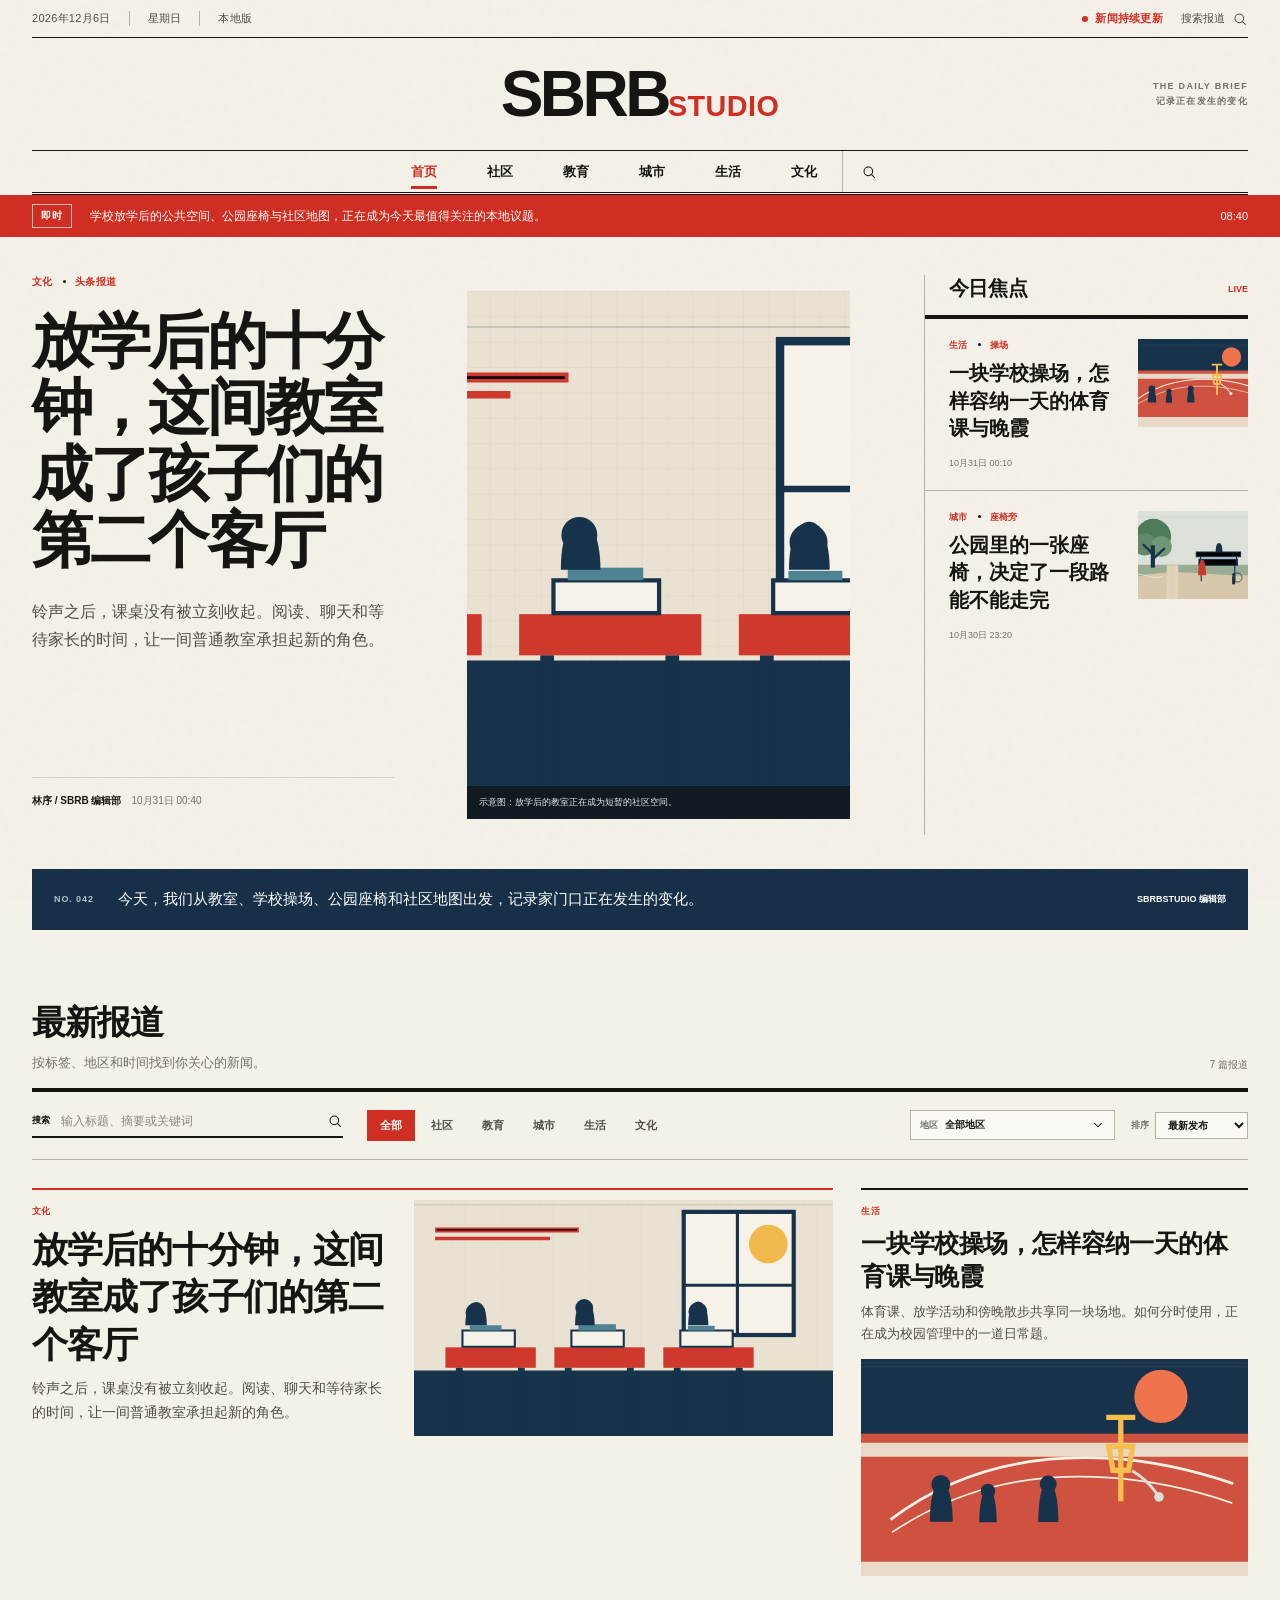
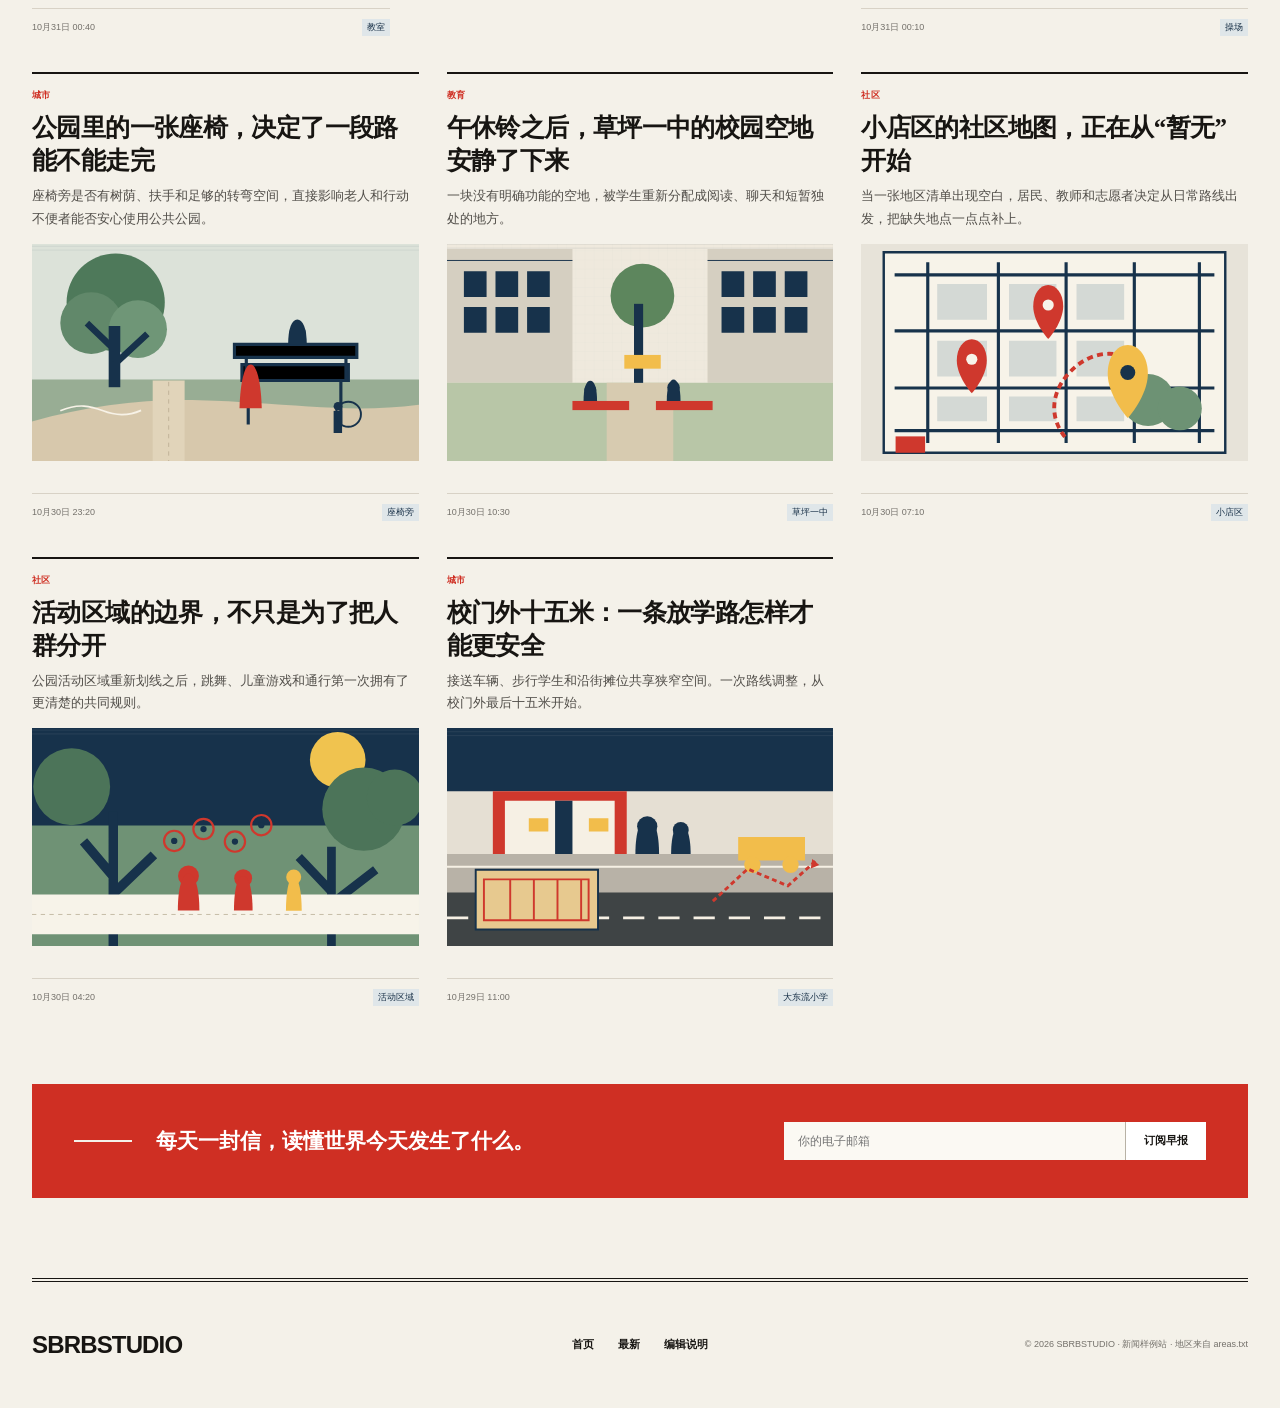
==== index.html @ 9ed1559a "初始发布 SBRBSTUDIO 新闻网站" ====
<!doctype html>
<html lang="zh-CN">
  <head>
    <meta charset="UTF-8" />
    <meta name="viewport" content="width=device-width, initial-scale=1.0" />
    <meta
      name="description"
      content="SBRBSTUDIO 新闻日报，关注世界、科技、商业、气候与文化。"
    />
    <meta name="theme-color" content="#f4f1e9" />
    <title>SBRBSTUDIO | 新闻日报</title>
    <link rel="stylesheet" href="./assets/styles.css" />
  </head>
  <body class="news-home">
    <a class="skip-link" href="#main-content">跳到主要内容</a>

    <header class="news-header">
      <div class="utility-bar">
        <div class="utility-edition">
          <span id="current-date">正在读取日期</span>
          <span id="current-weekday"></span>
          <span>本地版</span>
        </div>
        <div class="utility-actions">
          <span class="live-status"><i aria-hidden="true"></i>新闻持续更新</span>
          <button class="utility-link search-jump" type="button">
            搜索报道
            <svg viewBox="0 0 24 24" aria-hidden="true">
              <circle cx="11" cy="11" r="6.5"></circle>
              <path d="m16 16 4 4"></path>
            </svg>
          </button>
        </div>
      </div>

      <a class="masthead" href="./index.html" aria-label="SBRBSTUDIO 新闻首页">
        <span class="masthead-word">SBRB<strong>STUDIO</strong></span>
        <span class="masthead-tagline">THE DAILY BRIEF<br />记录正在发生的变化</span>
      </a>

      <nav class="category-nav" aria-label="新闻分类">
        <a class="nav-home is-active" href="#latest">首页</a>
        <div class="category-links" id="category-links"></div>
        <button class="nav-search" type="button" aria-label="打开搜索">
          <svg viewBox="0 0 24 24" aria-hidden="true">
            <circle cx="11" cy="11" r="6.5"></circle>
            <path d="m16 16 4 4"></path>
          </svg>
        </button>
      </nav>
    </header>

    <div class="breaking-bar">
      <div class="breaking-label">即时</div>
      <p id="breaking-copy">
        学校放学后的公共空间、公园座椅与社区地图，正在成为今天最值得关注的本地议题。
      </p>
      <time datetime="2026-10-31T08:40:00+08:00">08:40</time>
    </div>

    <main id="main-content">
      <section class="lead-zone" id="lead-zone" aria-label="今日头条">
        <div class="lead-skeleton">
          <div></div>
          <div></div>
        </div>
      </section>

      <section class="edition-note" aria-label="今日编辑提示">
        <span class="edition-number">NO. 042</span>
        <p>
          今天，我们从教室、学校操场、公园座椅和社区地图出发，记录家门口正在发生的变化。
        </p>
        <span class="edition-byline">SBRBSTUDIO 编辑部</span>
      </section>

      <section class="latest-section" id="latest">
        <div class="section-title-row">
          <div>
            <h2>最新报道</h2>
            <p>按标签、地区和时间找到你关心的新闻。</p>
          </div>
          <span class="story-count" id="story-count">正在载入</span>
        </div>

        <div class="news-toolbar" aria-label="筛选和排序新闻">
          <label class="search-field" for="news-search">
            <span>搜索</span>
            <input
              id="news-search"
              type="search"
              placeholder="输入标题、摘要或关键词"
              autocomplete="off"
            />
            <svg viewBox="0 0 24 24" aria-hidden="true">
              <circle cx="11" cy="11" r="6.5"></circle>
              <path d="m16 16 4 4"></path>
            </svg>
          </label>

          <div class="filter-chips" aria-label="按分类筛选">
            <button class="filter-chip is-active" type="button" data-filter="all">
              全部
            </button>
          </div>

          <div class="select-group">
            <div class="area-control">
              <button
                class="area-filter-toggle"
                id="area-filter-toggle"
                type="button"
                aria-expanded="false"
                aria-controls="area-dropdown"
              >
                <span>地区</span>
                <strong id="area-filter-value">全部地区</strong>
                <svg viewBox="0 0 20 20" aria-hidden="true">
                  <path d="m5 7.5 5 5 5-5"></path>
                </svg>
              </button>
              <div class="area-dropdown" id="area-dropdown" hidden>
                <button class="area-all-option" id="clear-area" type="button">
                  查看全部
                </button>
              </div>
            </div>
            <label>
              排序
              <select id="sort-order">
                <option value="latest">最新发布</option>
                <option value="oldest">最早发布</option>
                <option value="title">标题排序</option>
              </select>
            </label>
          </div>
        </div>

        <div class="latest-grid" id="latest-grid" aria-live="polite">
          <div class="story-card-skeleton"></div>
          <div class="story-card-skeleton"></div>
          <div class="story-card-skeleton"></div>
        </div>

        <div class="empty-state" id="empty-state" hidden>
          <p>没有找到匹配的报道。</p>
          <button type="button" id="clear-filters">清除筛选条件</button>
        </div>
      </section>

      <section class="newsletter">
        <div>
          <span class="newsletter-rule" aria-hidden="true"></span>
          <p>每天一封信，读懂世界今天发生了什么。</p>
        </div>
        <form id="newsletter-form">
          <label class="sr-only" for="newsletter-email">电子邮箱</label>
          <input
            id="newsletter-email"
            type="email"
            placeholder="你的电子邮箱"
            required
          />
          <button type="submit">订阅早报</button>
        </form>
      </section>
    </main>

    <footer class="site-footer">
      <a class="footer-brand" href="./index.html">SBRBSTUDIO</a>
      <div class="footer-links">
        <a href="./index.html">首页</a>
        <a href="#latest">最新</a>
        <a href="./README.md">编辑说明</a>
      </div>
      <p>© 2026 SBRBSTUDIO · 新闻样例站 · 地区来自 areas.txt</p>
    </footer>

    <div class="toast" role="status" aria-live="polite"></div>
    <script type="module" src="./assets/app.js"></script>
  </body>
</html>
---- assets/styles.css ----
:root {
  --paper: #f4f1e9;
  --paper-light: #fbf9f3;
  --ink: #171512;
  --ink-soft: #514e49;
  --muted: #74716b;
  --rule: #b8b2a5;
  --rule-light: #d8d2c6;
  --signal: #cf2f23;
  --signal-dark: #a61f18;
  --navy: #183047;
  --blue-gray: #dfe6e9;
  --serif: "Songti SC", "STSong", "Source Han Serif SC", "Noto Serif SC",
    SimSun, Georgia, serif;
  --sans: "Arial Narrow", "Bahnschrift SemiCondensed", "Aptos",
    "HarmonyOS Sans SC", "Microsoft YaHei", sans-serif;
  --sans-wide: "Aptos", "HarmonyOS Sans SC", "Microsoft YaHei", sans-serif;
  --max-width: 1440px;
}

* {
  box-sizing: border-box;
}

[hidden] {
  display: none !important;
}

html {
  scroll-behavior: smooth;
}

body {
  margin: 0;
  color: var(--ink);
  background: var(--paper);
  font-family: var(--sans-wide);
  -webkit-font-smoothing: antialiased;
}

body::before {
  position: fixed;
  z-index: -1;
  inset: 0;
  opacity: 0.26;
  background-image: url("data:image/svg+xml,%3Csvg viewBox='0 0 160 160' xmlns='http://www.w3.org/2000/svg'%3E%3Cfilter id='n'%3E%3CfeTurbulence type='fractalNoise' baseFrequency='.92' numOctaves='3' stitchTiles='stitch'/%3E%3C/filter%3E%3Crect width='100%25' height='100%25' filter='url(%23n)' opacity='.12'/%3E%3C/svg%3E");
  content: "";
  pointer-events: none;
}

button,
input,
select {
  font: inherit;
}

button {
  color: inherit;
}

a {
  color: inherit;
  text-decoration: none;
}

img {
  display: block;
  max-width: 100%;
}

svg {
  display: block;
}

.sr-only {
  position: absolute;
  width: 1px;
  height: 1px;
  overflow: hidden;
  padding: 0;
  margin: -1px;
  clip: rect(0, 0, 0, 0);
  white-space: nowrap;
  border: 0;
}

.skip-link {
  position: fixed;
  z-index: 100;
  top: 12px;
  left: 12px;
  width: 1px;
  height: 1px;
  overflow: hidden;
  padding: 10px 15px;
  margin: -1px;
  color: #fff;
  background: var(--ink);
  clip-path: inset(50%);
  white-space: nowrap;
  transform: translateY(-160%);
}

.skip-link:focus-visible {
  width: auto;
  height: auto;
  margin: 0;
  clip-path: none;
  transform: translateY(0);
}

.news-header {
  width: min(var(--max-width), calc(100% - 64px));
  margin: 0 auto;
}

.utility-bar {
  display: flex;
  align-items: center;
  justify-content: space-between;
  min-height: 38px;
  color: var(--ink-soft);
  border-bottom: 1px solid var(--ink);
  font-family: var(--sans);
  font-size: 11px;
  letter-spacing: 0.025em;
}

.utility-edition,
.utility-actions {
  display: flex;
  align-items: center;
  gap: 18px;
}

.utility-edition span + span {
  padding-left: 18px;
  border-left: 1px solid var(--rule);
}

.live-status {
  display: inline-flex;
  align-items: center;
  gap: 7px;
  color: var(--signal);
  font-weight: 700;
}

.live-status i {
  width: 6px;
  height: 6px;
  border-radius: 50%;
  background: currentColor;
  animation: live-pulse 2s ease-in-out infinite;
}

@keyframes live-pulse {
  50% {
    opacity: 0.3;
  }
}

.utility-link {
  display: inline-flex;
  align-items: center;
  gap: 7px;
  padding: 0;
  cursor: pointer;
  border: 0;
  background: transparent;
  font-size: 11px;
}

.utility-link svg,
.nav-search svg,
.search-field svg {
  width: 16px;
  fill: none;
  stroke: currentColor;
  stroke-linecap: round;
  stroke-width: 1.6;
}

.masthead {
  display: grid;
  grid-template-columns: 1fr auto 1fr;
  align-items: center;
  min-height: 112px;
}

.masthead-word {
  grid-column: 2;
  color: var(--ink);
  font-family: var(--sans);
  font-size: clamp(47px, 5vw, 68px);
  font-stretch: condensed;
  font-weight: 900;
  letter-spacing: -0.055em;
  line-height: 1;
}

.masthead-word strong {
  color: var(--signal);
  font-size: 0.45em;
  font-weight: 850;
  letter-spacing: 0.015em;
}

.masthead-tagline {
  grid-column: 3;
  justify-self: end;
  color: var(--muted);
  font-family: var(--sans);
  font-size: 9px;
  font-weight: 700;
  letter-spacing: 0.14em;
  line-height: 1.7;
  text-align: right;
}

.category-nav {
  display: flex;
  align-items: stretch;
  justify-content: center;
  height: 45px;
  border-top: 1px solid var(--ink);
  border-bottom: 3px double var(--ink);
}

.category-nav > a,
.category-links > a {
  position: relative;
  display: grid;
  place-items: center;
  padding: 0 25px;
  font-family: var(--sans);
  font-size: 13px;
  font-weight: 700;
}

.category-links {
  display: flex;
}

.category-nav > a::after,
.category-links > a::after {
  position: absolute;
  right: 25px;
  bottom: 3px;
  left: 25px;
  height: 3px;
  background: var(--signal);
  content: "";
  transform: scaleX(0);
  transform-origin: left;
  transition: transform 160ms ease;
}

.category-nav > a:hover::after,
.category-nav > a.is-active::after,
.category-links > a:hover::after,
.category-links > a.is-active::after {
  transform: scaleX(1);
}

.nav-home {
  color: var(--signal);
}

.nav-search {
  display: grid;
  place-items: center;
  width: 52px;
  padding: 0;
  cursor: pointer;
  border: 0;
  border-left: 1px solid var(--rule);
  background: transparent;
}

.breaking-bar {
  display: grid;
  grid-template-columns: auto minmax(0, 1fr) auto;
  align-items: center;
  gap: 18px;
  min-height: 42px;
  padding: 0 max(32px, calc((100vw - var(--max-width)) / 2));
  color: #fff;
  background: var(--signal);
}

.breaking-label {
  padding: 4px 8px;
  border: 1px solid rgba(255, 255, 255, 0.65);
  font-family: var(--sans);
  font-size: 10px;
  font-weight: 800;
  letter-spacing: 0.08em;
}

.breaking-bar p {
  overflow: hidden;
  margin: 0;
  font-size: 12px;
  font-weight: 550;
  text-overflow: ellipsis;
  white-space: nowrap;
}

.breaking-bar time {
  font-family: var(--sans);
  font-size: 11px;
}

main {
  width: min(var(--max-width), calc(100% - 64px));
  margin: 0 auto;
}

.lead-zone {
  padding: 38px 0 0;
}

.lead-grid {
  display: grid;
  grid-template-columns: minmax(0, 2.25fr) minmax(300px, 0.85fr);
  gap: 34px;
  min-height: 560px;
}

.lead-skeleton {
  display: grid;
  grid-column: 1 / -1;
  grid-template-columns: 1.1fr 0.9fr;
  gap: 44px;
  min-height: 520px;
}

.lead-skeleton div,
.story-card-skeleton {
  overflow: hidden;
  background:
    linear-gradient(
      100deg,
      rgba(255, 255, 255, 0) 20%,
      rgba(255, 255, 255, 0.48) 45%,
      rgba(255, 255, 255, 0) 70%
    ),
    #e6e1d7;
  background-size: 240% 100%;
  animation: skeleton 1.3s linear infinite;
}

@keyframes skeleton {
  to {
    background-position: -140% 0;
  }
}

.lead-story {
  display: grid;
  grid-template-columns: minmax(0, 0.88fr) minmax(0, 1.12fr);
  gap: 32px;
  min-width: 0;
}

.lead-story-copy {
  display: flex;
  flex-direction: column;
  min-width: 0;
  padding-bottom: 27px;
}

.story-kicker {
  display: flex;
  align-items: center;
  gap: 10px;
  margin-bottom: 19px;
  color: var(--signal);
  font-family: var(--sans);
  font-size: 10px;
  font-weight: 800;
  letter-spacing: 0.04em;
}

.story-kicker span + span::before {
  display: inline-block;
  width: 3px;
  height: 3px;
  margin: 0 9px 2px 0;
  border-radius: 50%;
  background: var(--ink);
  content: "";
}

.lead-story h1 {
  margin: 0;
  font-family: var(--serif);
  font-size: clamp(48px, 4.8vw, 76px);
  font-weight: 700;
  letter-spacing: -0.045em;
  line-height: 1.08;
}

.lead-story h1 a:hover {
  color: var(--signal-dark);
}

.lead-summary {
  max-width: 560px;
  margin: 25px 0 26px;
  color: var(--ink-soft);
  font-family: var(--serif);
  font-size: 16px;
  line-height: 1.75;
}

.story-byline {
  display: flex;
  align-items: center;
  gap: 10px;
  margin-top: auto;
  padding-top: 16px;
  color: var(--muted);
  border-top: 1px solid var(--rule-light);
  font-family: var(--sans);
  font-size: 10px;
}

.story-byline strong {
  color: var(--ink);
  font-weight: 700;
}

.lead-image {
  position: relative;
  min-width: 0;
  overflow: hidden;
}

.lead-image img {
  width: 100%;
  height: 100%;
  min-height: 420px;
  object-fit: cover;
}

.lead-image figcaption {
  position: absolute;
  right: 0;
  bottom: 0;
  left: 0;
  padding: 10px 12px;
  color: rgba(255, 255, 255, 0.9);
  background: rgba(17, 17, 17, 0.72);
  font-family: var(--sans);
  font-size: 9px;
  line-height: 1.5;
}

.lead-secondary {
  display: flex;
  flex-direction: column;
  min-width: 0;
  border-left: 1px solid var(--rule);
}

.secondary-heading {
  display: flex;
  align-items: center;
  justify-content: space-between;
  padding: 0 0 13px 24px;
  border-bottom: 4px solid var(--ink);
  font-family: var(--sans);
}

.secondary-heading h2 {
  margin: 0;
  font-size: 20px;
  letter-spacing: -0.02em;
}

.secondary-heading span {
  color: var(--signal);
  font-size: 9px;
  font-weight: 800;
}

.secondary-story {
  display: grid;
  grid-template-columns: minmax(0, 1fr) 110px;
  gap: 13px;
  padding: 20px 0 20px 24px;
  border-bottom: 1px solid var(--rule);
}

.secondary-story:last-child {
  border-bottom: 0;
}

.secondary-story-copy {
  min-width: 0;
}

.secondary-story .story-kicker {
  margin-bottom: 8px;
  font-size: 9px;
}

.secondary-story h3 {
  margin: 0;
  font-family: var(--serif);
  font-size: 20px;
  line-height: 1.38;
}

.secondary-story h3 a:hover {
  color: var(--signal-dark);
}

.secondary-story time {
  display: block;
  margin-top: 14px;
  color: var(--muted);
  font-family: var(--sans);
  font-size: 9px;
}

.secondary-story img {
  width: 110px;
  height: 88px;
  object-fit: cover;
}

.edition-note {
  display: grid;
  grid-template-columns: auto minmax(0, 1fr) auto;
  align-items: center;
  gap: 24px;
  margin: 34px 0 0;
  padding: 18px 22px;
  color: #fff;
  background: var(--navy);
}

.edition-number {
  color: #aebecb;
  font-family: var(--sans);
  font-size: 9px;
  font-weight: 800;
  letter-spacing: 0.1em;
}

.edition-note p {
  max-width: 800px;
  margin: 0;
  font-family: var(--serif);
  font-size: 15px;
  line-height: 1.65;
}

.edition-byline {
  font-family: var(--sans);
  font-size: 9px;
  font-weight: 700;
  white-space: nowrap;
}

.latest-section {
  padding: 70px 0 78px;
}

.section-title-row {
  display: flex;
  align-items: flex-end;
  justify-content: space-between;
  gap: 24px;
  padding-bottom: 16px;
  border-bottom: 4px solid var(--ink);
}

.section-title-row h2 {
  margin: 0;
  font-family: var(--sans);
  font-size: 34px;
  font-weight: 850;
  letter-spacing: -0.04em;
}

.section-title-row p {
  margin: 8px 0 0;
  color: var(--muted);
  font-family: var(--serif);
  font-size: 13px;
}

.story-count {
  color: var(--muted);
  font-family: var(--sans);
  font-size: 10px;
}

.news-toolbar {
  display: grid;
  grid-template-columns: minmax(220px, 1.2fr) minmax(440px, 2fr) auto;
  gap: 24px;
  align-items: center;
  padding: 18px 0;
  border-bottom: 1px solid var(--rule);
}

.search-field {
  display: grid;
  grid-template-columns: auto 1fr auto;
  align-items: center;
  gap: 11px;
  padding-bottom: 7px;
  border-bottom: 2px solid var(--ink);
}

.search-field > span {
  font-family: var(--sans);
  font-size: 9px;
  font-weight: 800;
}

.search-field input {
  min-width: 0;
  padding: 0;
  color: var(--ink);
  border: 0;
  outline: 0;
  background: transparent;
  font-size: 12px;
}

.search-field input::placeholder {
  color: #8b877e;
}

.filter-chips {
  display: flex;
  align-items: center;
  gap: 3px;
}

.filter-chip {
  padding: 7px 12px;
  cursor: pointer;
  color: var(--ink-soft);
  border: 1px solid transparent;
  background: transparent;
  font-family: var(--sans);
  font-size: 11px;
  font-weight: 700;
}

.filter-chip:hover {
  border-color: var(--rule);
}

.filter-chip.is-active {
  color: #fff;
  background: var(--signal);
}

.select-group {
  display: flex;
  align-items: center;
  gap: 16px;
}

.area-control {
  position: relative;
}

.area-filter-toggle {
  display: grid;
  grid-template-columns: auto minmax(90px, 1fr) auto;
  align-items: center;
  gap: 7px;
  min-width: 205px;
  padding: 7px 9px;
  cursor: pointer;
  color: var(--ink);
  border: 1px solid var(--rule);
  border-radius: 0;
  background: var(--paper-light);
  text-align: left;
}

.area-filter-toggle > span {
  color: var(--muted);
  font-family: var(--sans);
  font-size: 9px;
  font-weight: 700;
}

.area-filter-toggle > strong {
  overflow: hidden;
  font-family: var(--sans);
  font-size: 10px;
  font-weight: 750;
  text-overflow: ellipsis;
  white-space: nowrap;
}

.area-filter-toggle svg {
  width: 14px;
  fill: none;
  stroke: currentColor;
  stroke-linecap: round;
  stroke-linejoin: round;
  stroke-width: 1.5;
  transition: transform 150ms ease;
}

.area-filter-toggle[aria-expanded="true"] svg {
  transform: rotate(180deg);
}

.area-dropdown {
  position: absolute;
  z-index: 25;
  top: calc(100% + 8px);
  left: 0;
  width: min(360px, calc(100vw - 32px));
  max-height: min(520px, 70vh);
  overflow: auto;
  padding: 8px;
  border: 1px solid var(--ink);
  background: var(--paper-light);
  box-shadow: 8px 9px 0 rgba(23, 21, 18, 0.13);
}

.area-all-option {
  width: 100%;
  padding: 11px 12px;
  color: var(--ink);
  cursor: pointer;
  border: 0;
  background: transparent;
  font-family: var(--sans-wide);
  font-size: 11px;
  font-weight: 750;
  text-align: left;
}

.area-all-option:hover,
.area-all-option:focus-visible {
  color: #fff;
  background: var(--signal);
}

.area-dropdown-heading {
  display: flex;
  align-items: center;
  justify-content: space-between;
  padding: 1px 2px 10px;
  margin-bottom: 5px;
  border-bottom: 1px solid var(--rule);
  font-family: var(--sans);
  font-size: 9px;
}

.area-dropdown-heading > span {
  color: var(--muted);
  font-weight: 700;
}

.area-dropdown-heading button {
  padding: 0;
  color: var(--signal);
  cursor: pointer;
  border: 0;
  background: transparent;
  font-size: 9px;
  font-weight: 800;
}

.area-row {
  display: flex;
  align-items: center;
  min-height: 34px;
  padding-left: calc(var(--depth) * 18px);
}

.area-expand,
.area-expand-spacer {
  display: grid;
  flex: 0 0 26px;
  place-items: center;
  width: 26px;
  height: 30px;
}

.area-expand {
  padding: 0;
  cursor: pointer;
  border: 0;
  background: transparent;
}

.area-expand svg {
  width: 12px;
  fill: none;
  stroke: var(--ink-soft);
  stroke-linecap: round;
  stroke-linejoin: round;
  stroke-width: 1.6;
  transition: transform 150ms ease;
}

.area-expand.is-expanded svg {
  transform: rotate(90deg);
}

.area-select {
  display: flex;
  flex: 1;
  align-items: center;
  justify-content: space-between;
  min-width: 0;
  padding: 6px 8px;
  cursor: pointer;
  border: 0;
  background: transparent;
  font-family: var(--sans-wide);
  font-size: 11px;
  text-align: left;
}

.area-select:hover {
  background: var(--blue-gray);
}

.area-select small {
  display: grid;
  flex-shrink: 0;
  place-items: center;
  min-width: 20px;
  height: 18px;
  color: var(--muted);
  border: 1px solid var(--rule-light);
  font-family: var(--sans);
  font-size: 8px;
}

.area-node.is-active > .area-row .area-select {
  color: #fff;
  background: var(--signal);
}

.area-node.is-active > .area-row .area-select small {
  color: #fff;
  border-color: rgba(255, 255, 255, 0.45);
}

.select-group label {
  display: flex;
  align-items: center;
  gap: 6px;
  color: var(--muted);
  font-family: var(--sans);
  font-size: 9px;
  font-weight: 700;
}

.select-group select {
  padding: 6px 23px 6px 8px;
  color: var(--ink);
  cursor: pointer;
  border: 1px solid var(--rule);
  border-radius: 0;
  outline: none;
  background: var(--paper-light);
  font-size: 10px;
}

.latest-grid {
  display: grid;
  grid-template-columns: repeat(3, minmax(0, 1fr));
  gap: 36px 28px;
  padding-top: 28px;
}

.story-card {
  display: flex;
  flex-direction: column;
  min-width: 0;
  padding-top: 10px;
  border-top: 2px solid var(--ink);
}

.story-card:first-child {
  grid-column: span 2;
  display: grid;
  grid-template-columns: minmax(0, 0.92fr) minmax(0, 1.08fr);
  gap: 24px;
  border-top-color: var(--signal);
}

.story-card:first-child .card-image {
  grid-column: 2;
  grid-row: 1 / span 2;
  margin: 0;
}

.story-card:first-child .card-copy {
  grid-column: 1;
  grid-row: 1;
}

.story-card:first-child .card-foot {
  grid-column: 1;
  align-self: end;
}

.card-image {
  position: relative;
  overflow: hidden;
  aspect-ratio: 16 / 9;
  margin: 14px 0 15px;
  background: var(--blue-gray);
}

.card-image img {
  width: 100%;
  height: 100%;
  object-fit: cover;
  transition: transform 350ms ease;
}

.story-card:hover .card-image img {
  transform: scale(1.018);
}

.card-category {
  color: var(--signal);
  font-family: var(--sans);
  font-size: 9px;
  font-weight: 800;
  letter-spacing: 0.04em;
}

.story-card h3 {
  margin: 9px 0 8px;
  font-family: var(--serif);
  font-size: 25px;
  letter-spacing: -0.025em;
  line-height: 1.32;
}

.story-card h3 a:hover {
  color: var(--signal-dark);
}

.story-card p {
  margin: 0;
  color: var(--ink-soft);
  font-family: var(--serif);
  font-size: 13px;
  line-height: 1.7;
}

.story-card:first-child h3 {
  font-size: 36px;
}

.story-card:first-child p {
  font-size: 14px;
}

.card-foot {
  display: flex;
  align-items: center;
  justify-content: space-between;
  gap: 12px;
  margin-top: 17px;
  padding-top: 10px;
  color: var(--muted);
  border-top: 1px solid var(--rule-light);
  font-family: var(--sans);
  font-size: 9px;
}

.card-region {
  padding: 2px 5px;
  color: var(--navy);
  background: var(--blue-gray);
}

.story-card-skeleton {
  min-height: 330px;
}

.empty-state {
  padding: 80px 20px;
  text-align: center;
  border-bottom: 1px solid var(--rule);
}

.empty-state p {
  margin: 0 0 18px;
  font-family: var(--serif);
  font-size: 24px;
}

.empty-state button {
  padding: 9px 16px;
  cursor: pointer;
  color: #fff;
  border: 0;
  background: var(--signal);
  font-size: 11px;
  font-weight: 700;
}

.newsletter {
  display: grid;
  grid-template-columns: 1fr minmax(380px, 0.65fr);
  gap: 60px;
  align-items: center;
  margin-bottom: 80px;
  padding: 38px 42px;
  color: #fff;
  background: var(--signal);
}

.newsletter > div {
  display: flex;
  align-items: center;
  gap: 24px;
}

.newsletter-rule {
  width: 58px;
  height: 2px;
  background: var(--paper);
}

.newsletter p {
  margin: 0;
  font-family: var(--serif);
  font-size: 21px;
  font-weight: 700;
}

.newsletter form {
  display: grid;
  grid-template-columns: 1fr auto;
}

.newsletter input {
  min-width: 0;
  padding: 12px 14px;
  color: var(--ink);
  border: 0;
  border-radius: 0;
  outline: none;
  background: var(--paper-light);
  font-size: 12px;
}

.newsletter button {
  padding: 0 18px;
  color: var(--ink);
  cursor: pointer;
  border: 0;
  border-left: 1px solid var(--rule);
  border-radius: 0;
  background: #fff;
  font-family: var(--sans);
  font-size: 11px;
  font-weight: 800;
}

.site-footer {
  display: grid;
  grid-template-columns: 1fr auto 1fr;
  align-items: center;
  width: min(var(--max-width), calc(100% - 64px));
  min-height: 130px;
  margin: 0 auto;
  border-top: 4px double var(--ink);
}

.footer-brand {
  justify-self: start;
  font-family: var(--sans);
  font-size: 24px;
  font-weight: 900;
  letter-spacing: -0.035em;
}

.footer-links {
  display: flex;
  gap: 24px;
  font-family: var(--sans);
  font-size: 11px;
  font-weight: 700;
}

.site-footer p {
  justify-self: end;
  margin: 0;
  color: var(--muted);
  font-family: var(--sans);
  font-size: 9px;
}

.toast {
  position: fixed;
  z-index: 50;
  right: 28px;
  bottom: 28px;
  max-width: 340px;
  padding: 12px 15px;
  color: #fff;
  background: var(--ink);
  border-left: 4px solid var(--signal);
  opacity: 0;
  pointer-events: none;
  transform: translateY(8px);
  transition:
    opacity 160ms ease,
    transform 160ms ease;
}

.toast.is-visible {
  opacity: 1;
  transform: translateY(0);
}

:focus-visible {
  outline: 3px solid rgba(207, 47, 35, 0.32);
  outline-offset: 3px;
}

/* Article page */

.article-header {
  width: min(var(--max-width), calc(100% - 64px));
  margin: 0 auto;
  border-bottom: 4px double var(--ink);
}

.article-utility {
  display: flex;
  align-items: center;
  justify-content: space-between;
  min-height: 42px;
  color: var(--muted);
  border-bottom: 1px solid var(--ink);
  font-family: var(--sans);
  font-size: 10px;
}

.article-utility a {
  display: inline-flex;
  align-items: center;
  gap: 7px;
  color: var(--ink);
  font-weight: 700;
}

.article-utility svg {
  width: 16px;
  fill: none;
  stroke: currentColor;
  stroke-linecap: round;
  stroke-linejoin: round;
  stroke-width: 1.7;
}

.article-masthead {
  display: block;
  padding: 20px 0 17px;
  color: var(--ink);
  font-family: var(--sans);
  font-size: 38px;
  font-stretch: condensed;
  font-weight: 900;
  letter-spacing: -0.05em;
  text-align: center;
}

.article-masthead strong {
  color: var(--signal);
  font-size: 0.43em;
}

.article-main {
  width: min(1320px, calc(100% - 64px));
  margin: 0 auto;
}

.article-loading {
  display: flex;
  justify-content: center;
  gap: 5px;
  padding: 140px 0;
}

.article-loading span {
  width: 26px;
  height: 8px;
  background: var(--rule);
  animation: loading-bars 1s ease-in-out infinite alternate;
}

.article-loading span:nth-child(2) {
  animation-delay: 0.15s;
}

.article-loading span:nth-child(3) {
  animation-delay: 0.3s;
}

@keyframes loading-bars {
  to {
    background: var(--signal);
    transform: scaleY(2.2);
  }
}

.article-intro {
  max-width: 1040px;
  margin: 0 auto;
  padding: 50px 0 38px;
}

.article-breadcrumb {
  display: flex;
  gap: 8px;
  margin-bottom: 30px;
  color: var(--muted);
  font-family: var(--sans);
  font-size: 10px;
}

.article-breadcrumb a:hover {
  color: var(--signal);
}

.article-kicker {
  display: flex;
  align-items: center;
  gap: 8px;
  margin-bottom: 18px;
  color: var(--signal);
  font-family: var(--sans);
  font-size: 11px;
  font-weight: 800;
}

.article-kicker span {
  padding: 3px 6px;
  color: #fff;
  background: var(--signal);
}

.article-kicker span:last-child {
  color: var(--ink);
  background: var(--blue-gray);
    line-height: 1.45;
}

.article-intro h1 {
  margin: 0;
  font-family: var(--serif);
  font-size: clamp(50px, 6vw, 88px);
  font-weight: 700;
  letter-spacing: -0.055em;
  line-height: 1.08;
}

.article-standfirst {
  max-width: 850px;
  margin: 25px 0 30px;
  color: var(--ink-soft);
  font-family: var(--serif);
  font-size: 20px;
  line-height: 1.68;
}

.article-byline {
  display: flex;
  align-items: center;
  gap: 36px;
  padding-top: 18px;
  border-top: 1px solid var(--ink);
  font-family: var(--sans);
  font-size: 10px;
}

.article-byline > div {
  display: flex;
  flex-direction: column;
  gap: 4px;
}

.byline-label {
  color: var(--muted);
  font-size: 8px;
  font-weight: 700;
}

.share-button {
  display: inline-flex;
  align-items: center;
  gap: 7px;
  padding: 8px 11px;
  margin-left: auto;
  cursor: pointer;
  border: 1px solid var(--rule);
  background: transparent;
  font-size: 10px;
  font-weight: 700;
}

.share-button:hover {
  color: var(--signal);
  border-color: var(--signal);
}

.share-button svg {
  width: 16px;
  fill: none;
  stroke: currentColor;
  stroke-width: 1.5;
}

.article-cover {
  margin: 0 0 56px;
}

.article-cover img {
  width: 100%;
  max-height: 650px;
  object-fit: cover;
}

.article-cover figcaption {
  display: flex;
  justify-content: space-between;
  gap: 24px;
  padding: 9px 0;
  color: var(--muted);
  border-bottom: 1px solid var(--rule);
  font-family: var(--sans);
  font-size: 9px;
  line-height: 1.5;
}

.caption-credit {
  flex-shrink: 0;
}

.article-layout {
  display: grid;
  grid-template-columns: minmax(0, 1fr) 294px;
  gap: 52px;
  align-items: start;
  padding-bottom: 64px;
}

.article-body {
  min-width: 0;
  color: #25221e;
  font-family: var(--serif);
  font-size: 18px;
  line-height: 1.92;
  column-count: 2;
  column-gap: 44px;
  column-rule: 1px solid var(--rule-light);
}

.article-body > p {
  margin: 0 0 1.35em;
  break-inside: avoid-column;
}

.article-body > p:first-of-type::first-letter {
  float: left;
  padding: 10px 9px 2px 0;
  color: var(--signal);
  font-family: var(--serif);
  font-size: 82px;
  font-weight: 700;
  line-height: 0.68;
}

.article-body > p:first-of-type {
  min-height: 112px;
}

.article-body h2 {
  margin: 1.2em 0 0.75em;
  padding-top: 0.65em;
  column-span: all;
  font-family: var(--sans);
  font-size: 27px;
  font-weight: 850;
  letter-spacing: -0.035em;
  line-height: 1.3;
  border-top: 3px solid var(--ink);
}

.article-body h2:first-child {
  margin-top: 0;
}

.article-body h3 {
  margin: 1.4em 0 0.6em;
  font-family: var(--sans);
  font-size: 20px;
  line-height: 1.35;
}

.article-body blockquote {
  margin: 26px 0;
  padding: 22px 0;
  column-span: all;
  color: var(--navy);
  border-top: 1px solid var(--ink);
  border-bottom: 1px solid var(--ink);
  font-family: var(--serif);
  font-size: 28px;
  font-weight: 700;
  line-height: 1.45;
  break-inside: avoid;
}

.article-body blockquote p {
  max-width: 900px;
  margin: 0;
}

.article-body ul,
.article-body ol {
  padding-left: 1.2em;
  margin: 0 0 1.3em;
}

.article-body li {
  margin-bottom: 0.6em;
}

.article-body a {
  color: var(--signal-dark);
  border-bottom: 1px solid currentColor;
}

.article-body strong {
  font-weight: 800;
}

.article-aside {
  position: sticky;
  top: 24px;
  display: flex;
  flex-direction: column;
  gap: 24px;
}

.brief-box {
  padding: 22px;
  color: #fff;
  background: var(--navy);
}

.brief-box h2,
.related-box h2 {
  margin: 0 0 17px;
  font-family: var(--sans);
  font-size: 17px;
  letter-spacing: -0.02em;
}

.brief-box ol {
  padding: 0;
  margin: 0;
  list-style: none;
  counter-reset: brief;
}

.brief-box li {
  display: grid;
  grid-template-columns: 18px 1fr;
  gap: 10px;
  padding: 13px 0;
  border-top: 1px solid rgba(255, 255, 255, 0.18);
  font-family: var(--serif);
  font-size: 12px;
  line-height: 1.65;
  counter-increment: brief;
}

.brief-box li::before {
  color: #b9c9d4;
  font-family: var(--sans);
  font-size: 8px;
  font-weight: 800;
  content: counter(brief, decimal-leading-zero);
}

.related-box {
  padding-top: 17px;
  border-top: 3px solid var(--signal);
}

.related-story {
  display: block;
  padding: 13px 0;
  border-top: 1px solid var(--rule);
}

.related-story span {
  color: var(--signal);
  font-family: var(--sans);
  font-size: 8px;
  font-weight: 800;
}

.related-story strong {
  display: block;
  margin-top: 5px;
  font-family: var(--serif);
  font-size: 15px;
  line-height: 1.45;
}

.related-story:hover strong {
  color: var(--signal-dark);
}

.article-end {
  display: grid;
  grid-template-columns: auto 1fr auto;
  align-items: center;
  gap: 20px;
  padding: 18px 0;
  margin-bottom: 70px;
  border-top: 4px double var(--ink);
  border-bottom: 1px solid var(--ink);
  font-family: var(--sans);
}

.article-tags-row {
  display: grid;
  grid-template-columns: 60px minmax(0, 1fr);
  align-items: start;
  gap: 12px;
  padding: 18px 0;
  border-top: 1px solid var(--rule);
}

.article-tags-row > span {
  padding-top: 4px;
  color: var(--muted);
  font-family: var(--sans);
  font-size: 9px;
  font-weight: 800;
}

.article-tags {
  display: flex;
  flex-wrap: wrap;
  gap: 6px;
}

.article-tags > span {
  padding: 4px 7px;
  color: var(--ink-soft);
  border: 1px solid var(--rule);
  font-family: var(--sans);
  font-size: 9px;
}

.article-end > span {
  color: var(--signal);
  font-size: 10px;
  font-weight: 800;
}

.article-end p {
  margin: 0;
  color: var(--muted);
  font-size: 9px;
}

.article-end a {
  font-size: 10px;
  font-weight: 800;
}

.article-end a:hover {
  color: var(--signal);
}

.more-stories {
  padding-bottom: 82px;
}

.more-grid {
  display: grid;
  grid-template-columns: repeat(3, 1fr);
  gap: 28px;
  padding-top: 25px;
}

.more-card {
  padding-top: 10px;
  border-top: 2px solid var(--ink);
}

.more-card img {
  width: 100%;
  aspect-ratio: 16 / 9;
  margin-bottom: 14px;
  object-fit: cover;
}

.more-card span {
  color: var(--signal);
  font-family: var(--sans);
  font-size: 8px;
  font-weight: 800;
}

.more-card h3 {
  margin: 7px 0 0;
  font-family: var(--serif);
  font-size: 23px;
  line-height: 1.35;
}

.more-card:hover h3 {
  color: var(--signal-dark);
}

@media (max-width: 1180px) {
  .lead-grid {
    grid-template-columns: minmax(0, 1.8fr) minmax(270px, 0.8fr);
  }

  .lead-story {
    grid-template-columns: 1fr;
    gap: 20px;
  }

  .lead-image img {
    min-height: 330px;
  }

  .news-toolbar {
    grid-template-columns: 1fr auto;
  }

  .filter-chips {
    grid-column: 1 / -1;
    grid-row: 2;
  }

  .article-layout {
    grid-template-columns: minmax(0, 1fr) 260px;
    gap: 34px;
  }
}

@media (max-width: 900px) {
  .news-header,
  main,
  .article-header,
  .article-main,
  .site-footer {
    width: min(100% - 36px, var(--max-width));
  }

  .utility-edition span:nth-child(2),
  .live-status {
    display: none;
  }

  .masthead {
    grid-template-columns: 1fr;
    min-height: 96px;
  }

  .masthead-word {
    grid-column: 1;
    justify-self: center;
  }

  .masthead-tagline {
    display: none;
  }

  .category-nav {
    justify-content: flex-start;
    overflow-x: auto;
    scrollbar-width: none;
  }

  .category-nav::-webkit-scrollbar {
    display: none;
  }

  .category-nav > a,
  .category-links > a {
    flex-shrink: 0;
    padding: 0 17px;
  }

  .nav-search {
    flex-shrink: 0;
  }

  .breaking-bar {
    padding: 0 18px;
  }

  .lead-grid {
    grid-template-columns: 1fr;
  }

  .lead-story {
    grid-template-columns: minmax(0, 0.9fr) minmax(0, 1.1fr);
  }

  .lead-secondary {
    display: grid;
    grid-template-columns: 1fr 1fr;
    border-top: 1px solid var(--ink);
    border-left: 0;
  }

  .secondary-heading {
    grid-column: 1 / -1;
    padding-left: 0;
  }

  .secondary-story {
    padding: 18px 18px 18px 0;
  }

  .secondary-story + .secondary-story {
    padding-left: 18px;
    border-left: 1px solid var(--rule);
  }

  .latest-grid {
    grid-template-columns: repeat(2, minmax(0, 1fr));
  }

  .story-card:first-child {
    grid-column: span 1;
    display: flex;
  }

  .story-card:first-child .card-image,
  .story-card:first-child .card-copy,
  .story-card:first-child .card-foot {
    grid-column: auto;
    grid-row: auto;
  }

  .story-card:first-child .card-image {
    margin: 14px 0 15px;
  }

  .story-card:first-child h3 {
    font-size: 25px;
  }

  .article-intro h1 {
    font-size: clamp(48px, 8vw, 72px);
  }

  .article-layout {
    grid-template-columns: 1fr;
  }

  .article-aside {
    position: static;
    display: grid;
    grid-template-columns: 1fr 1fr;
  }

  .article-body {
    column-count: 1;
  }

  .article-body h2,
  .article-body blockquote {
    column-span: none;
  }

  .more-grid {
    grid-template-columns: repeat(2, 1fr);
  }
}

@media (max-width: 640px) {
  .news-header,
  main,
  .article-header,
  .article-main,
  .site-footer {
    width: calc(100% - 28px);
  }

  .utility-bar {
    min-height: 34px;
  }

  .utility-edition {
    gap: 10px;
  }

  .utility-edition span + span {
    padding-left: 10px;
  }

  .utility-link {
    font-size: 0;
  }

  .utility-link svg {
    width: 18px;
  }

  .masthead {
    min-height: 82px;
  }

  .masthead-word {
    font-size: 45px;
  }

  .category-nav {
    height: 42px;
  }

  .category-nav > a,
  .category-links > a {
    padding: 0 14px;
    font-size: 12px;
  }

  .breaking-bar {
    grid-template-columns: auto minmax(0, 1fr);
    min-height: 40px;
    gap: 10px;
  }

  .breaking-bar p {
    font-size: 10px;
  }

  .breaking-bar time {
    display: none;
  }

  .lead-zone {
    padding-top: 27px;
  }

  .lead-grid {
    min-height: 0;
  }

  .lead-story {
    grid-template-columns: 1fr;
  }

  .lead-story h1 {
    font-size: clamp(39px, 11vw, 52px);
  }

  .lead-summary {
    margin: 18px 0 22px;
    font-size: 15px;
  }

  .lead-image img {
    min-height: 0;
    aspect-ratio: 4 / 3;
  }

  .lead-image figcaption {
    position: static;
    color: var(--muted);
    background: transparent;
    padding: 8px 0;
  }

  .lead-secondary {
    grid-template-columns: 1fr;
  }

  .secondary-story + .secondary-story {
    padding-left: 0;
    border-left: 0;
    border-bottom: 0;
  }

  .secondary-story {
    grid-template-columns: minmax(0, 1fr) 104px;
  }

  .edition-note {
    grid-template-columns: auto 1fr;
    gap: 12px;
    margin-top: 26px;
    padding: 16px;
  }

  .edition-note p {
    font-size: 13px;
  }

  .edition-byline {
    display: none;
  }

  .latest-section {
    padding: 50px 0 58px;
  }

  .section-title-row h2 {
    font-size: 30px;
  }

  .news-toolbar {
    grid-template-columns: 1fr;
    gap: 14px;
  }

  .filter-chips {
    grid-column: auto;
    grid-row: auto;
    overflow-x: auto;
    padding-bottom: 2px;
    scrollbar-width: none;
  }

  .filter-chips::-webkit-scrollbar {
    display: none;
  }

  .filter-chip {
    flex-shrink: 0;
  }

  .select-group {
    justify-content: space-between;
    flex-wrap: wrap;
  }

  .latest-grid {
    grid-template-columns: 1fr;
    gap: 28px;
  }

  .story-card h3,
  .story-card:first-child h3 {
    font-size: 25px;
  }

  .newsletter {
    grid-template-columns: 1fr;
    gap: 24px;
    margin-bottom: 55px;
    padding: 27px 20px;
  }

  .newsletter > div {
    align-items: flex-start;
  }

  .newsletter-rule {
    flex-shrink: 0;
    width: 24px;
    margin-top: 11px;
  }

  .newsletter p {
    font-size: 18px;
  }

  .newsletter form {
    grid-template-columns: 1fr;
    gap: 7px;
  }

  .newsletter button {
    min-height: 42px;
    border-left: 0;
  }

  .site-footer {
    grid-template-columns: 1fr auto;
    gap: 22px;
    padding: 28px 0;
  }

  .footer-links {
    gap: 14px;
  }

  .site-footer p {
    grid-column: 1 / -1;
    justify-self: start;
  }

  .article-masthead {
    font-size: 31px;
  }

  .article-intro {
    padding: 34px 0 28px;
  }

  .article-breadcrumb {
    margin-bottom: 22px;
  }

  .article-intro h1 {
    font-size: clamp(39px, 11vw, 54px);
  }

  .article-standfirst {
    margin: 18px 0 24px;
    font-size: 16px;
  }

  .article-byline {
    display: grid;
    grid-template-columns: 1fr 1fr auto;
    gap: 14px;
  }

  .article-byline > div:nth-child(2) {
    display: none;
  }

  .share-button {
    padding: 7px;
    font-size: 0;
  }

  .article-cover {
    margin-bottom: 38px;
  }

  .article-cover img {
    aspect-ratio: 4 / 3;
  }

  .article-cover figcaption {
    flex-direction: column;
    gap: 4px;
  }

  .article-body {
    font-size: 17px;
    line-height: 1.9;
  }

  .article-body h2 {
    font-size: 24px;
  }

  .article-body blockquote {
    font-size: 23px;
  }

  .article-aside {
    grid-template-columns: 1fr;
  }

  .article-end {
    grid-template-columns: auto 1fr;
  }

  .article-end p {
    display: none;
  }

  .more-grid {
    grid-template-columns: 1fr;
  }

  .toast {
    right: 14px;
    bottom: 14px;
    left: 14px;
  }
}

@media (prefers-reduced-motion: reduce) {
  html {
    scroll-behavior: auto;
  }

  *,
  *::before,
  *::after {
    animation-duration: 0.01ms !important;
    animation-iteration-count: 1 !important;
    scroll-behavior: auto !important;
    transition-duration: 0.01ms !important;
  }
}
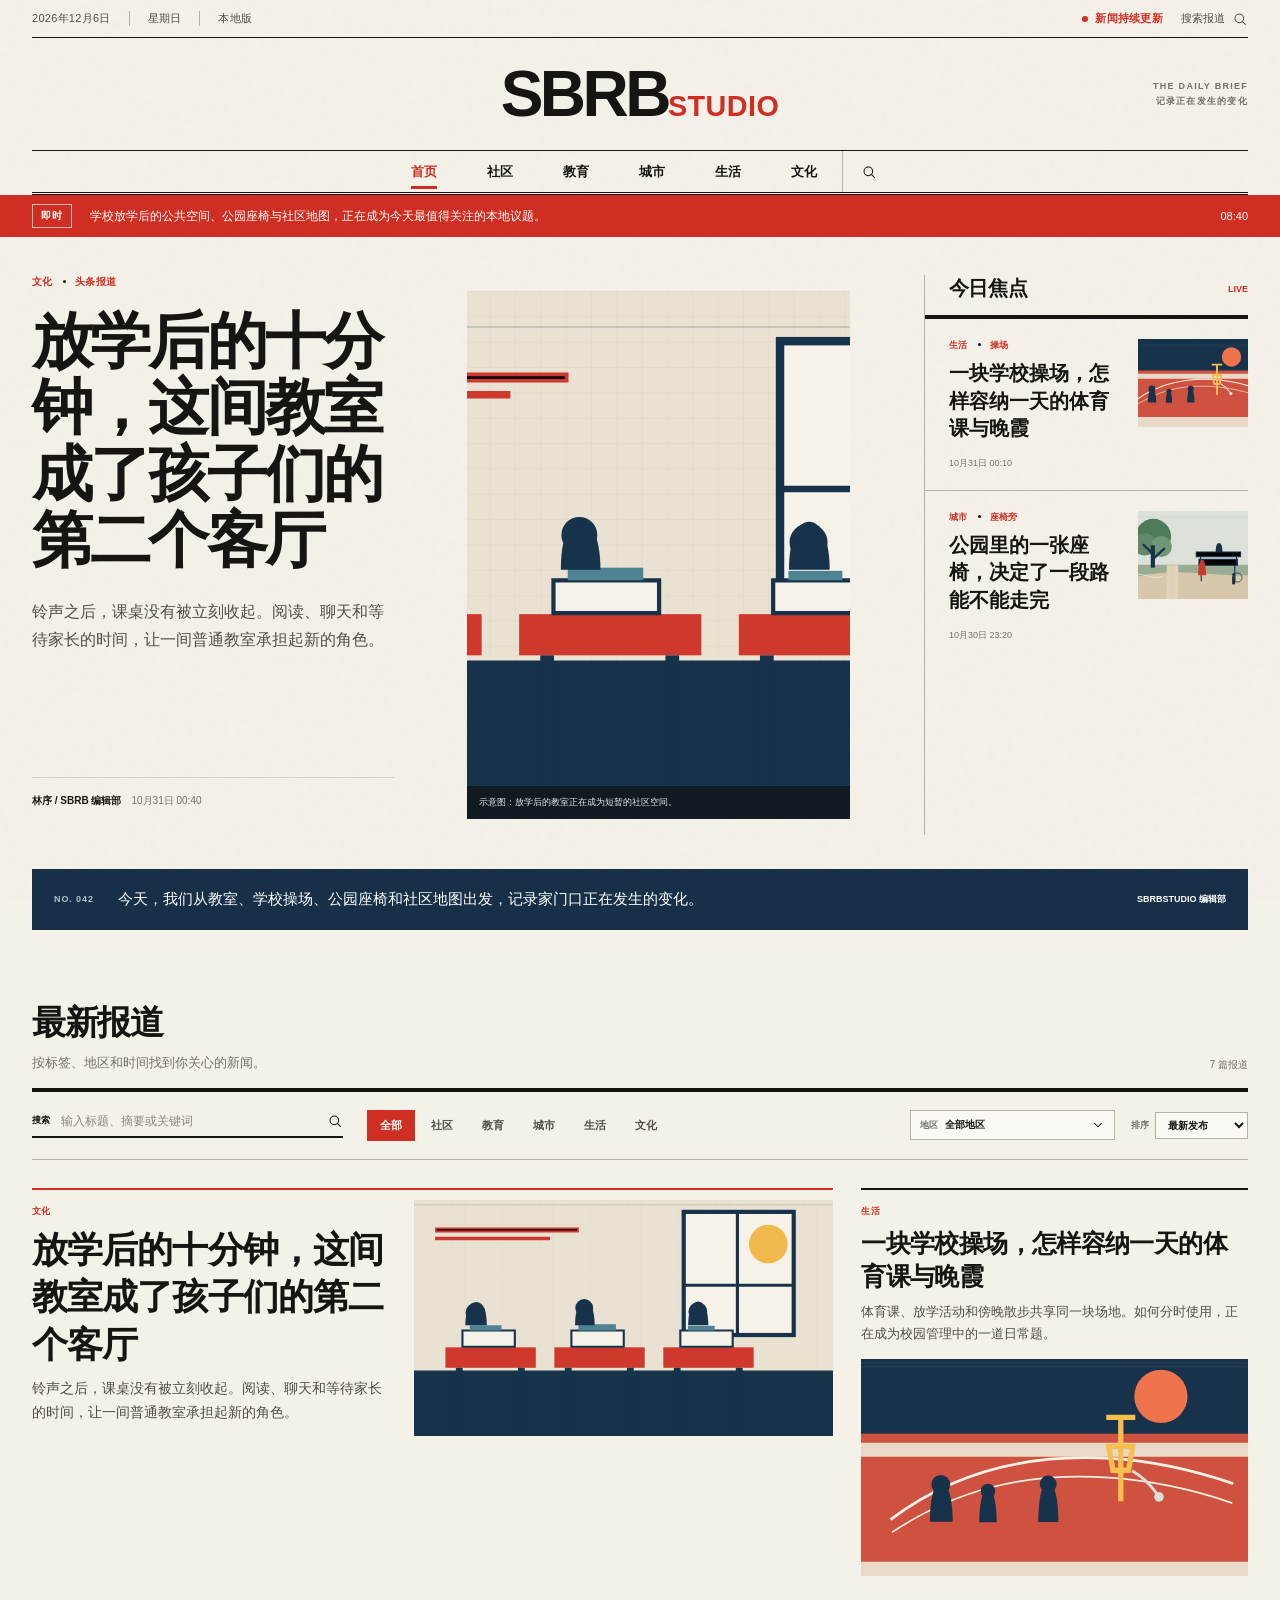
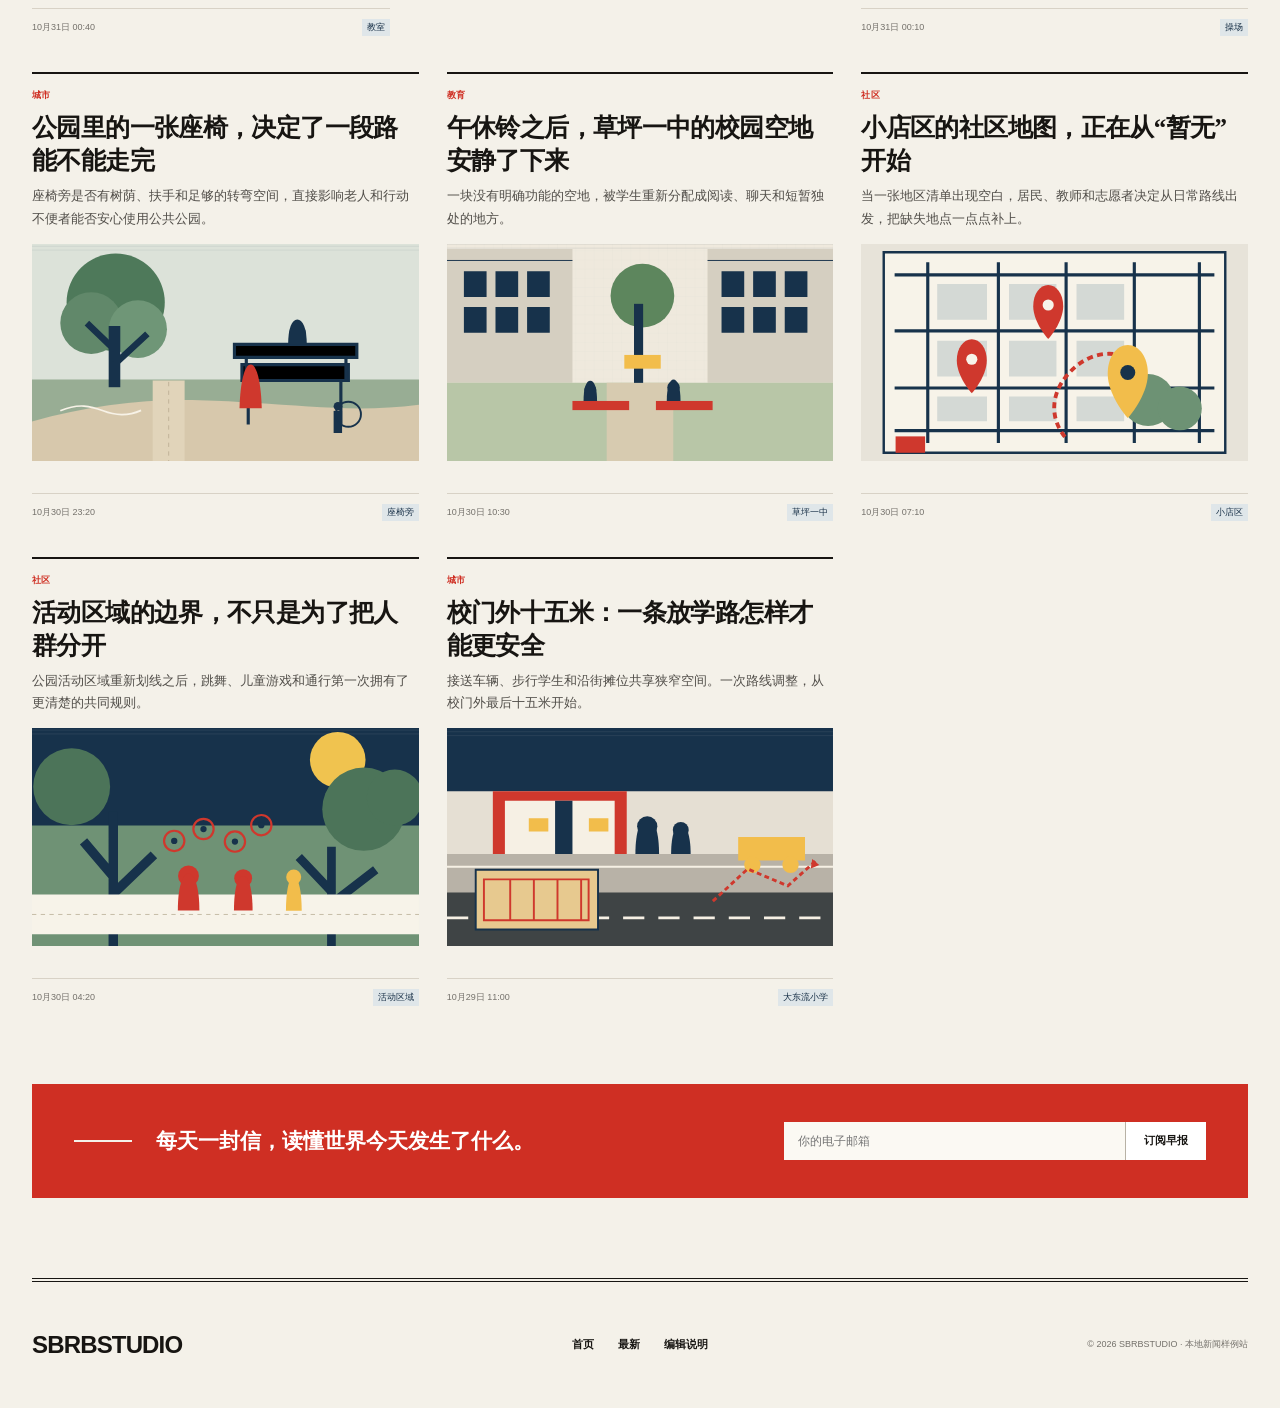
==== commit c44679e8: "更新动态日期与地区菜单" ====
--- a/index.html
+++ b/index.html
@@ -173,7 +173,7 @@
         <a href="#latest">最新</a>
         <a href="./README.md">编辑说明</a>
       </div>
-      <p>© 2026 SBRBSTUDIO · 新闻样例站 · 地区来自 areas.txt</p>
+      <p>© 2026 SBRBSTUDIO · 本地新闻样例站</p>
     </footer>
 
     <div class="toast" role="status" aria-live="polite"></div>
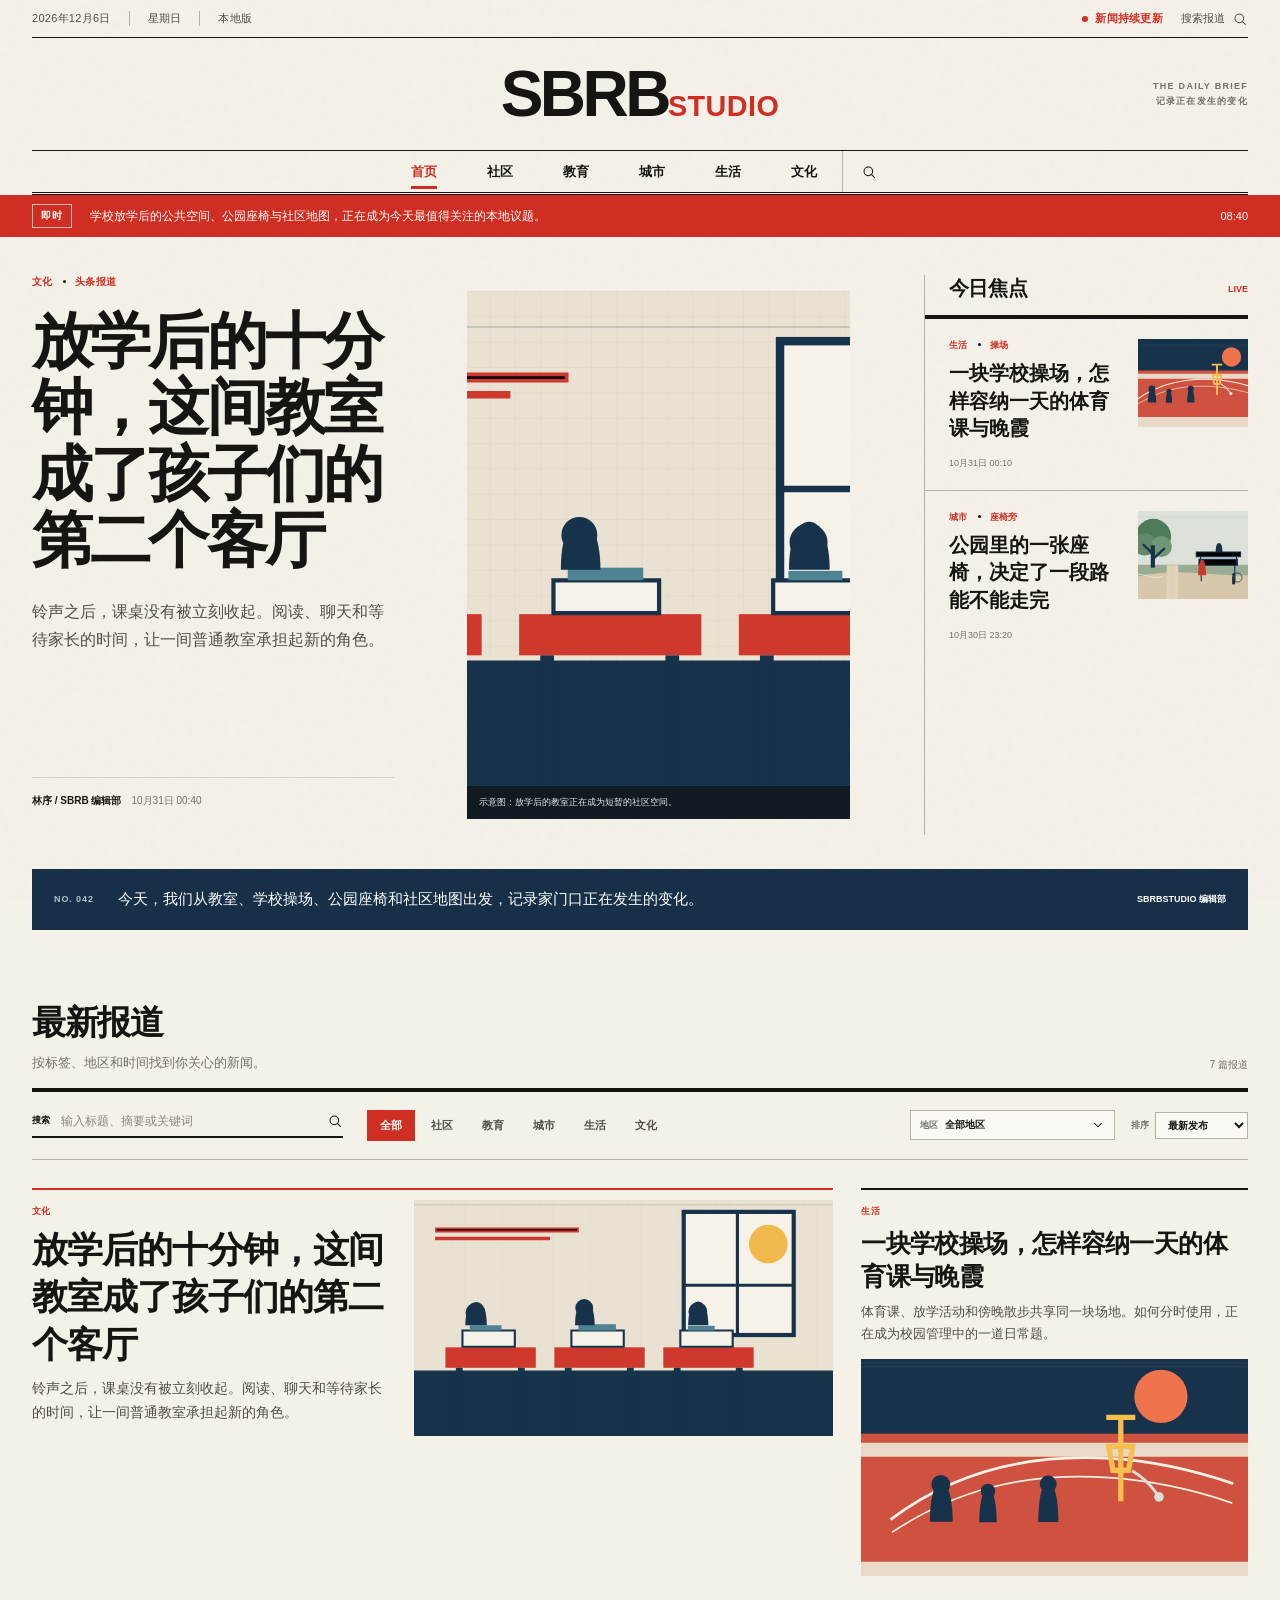
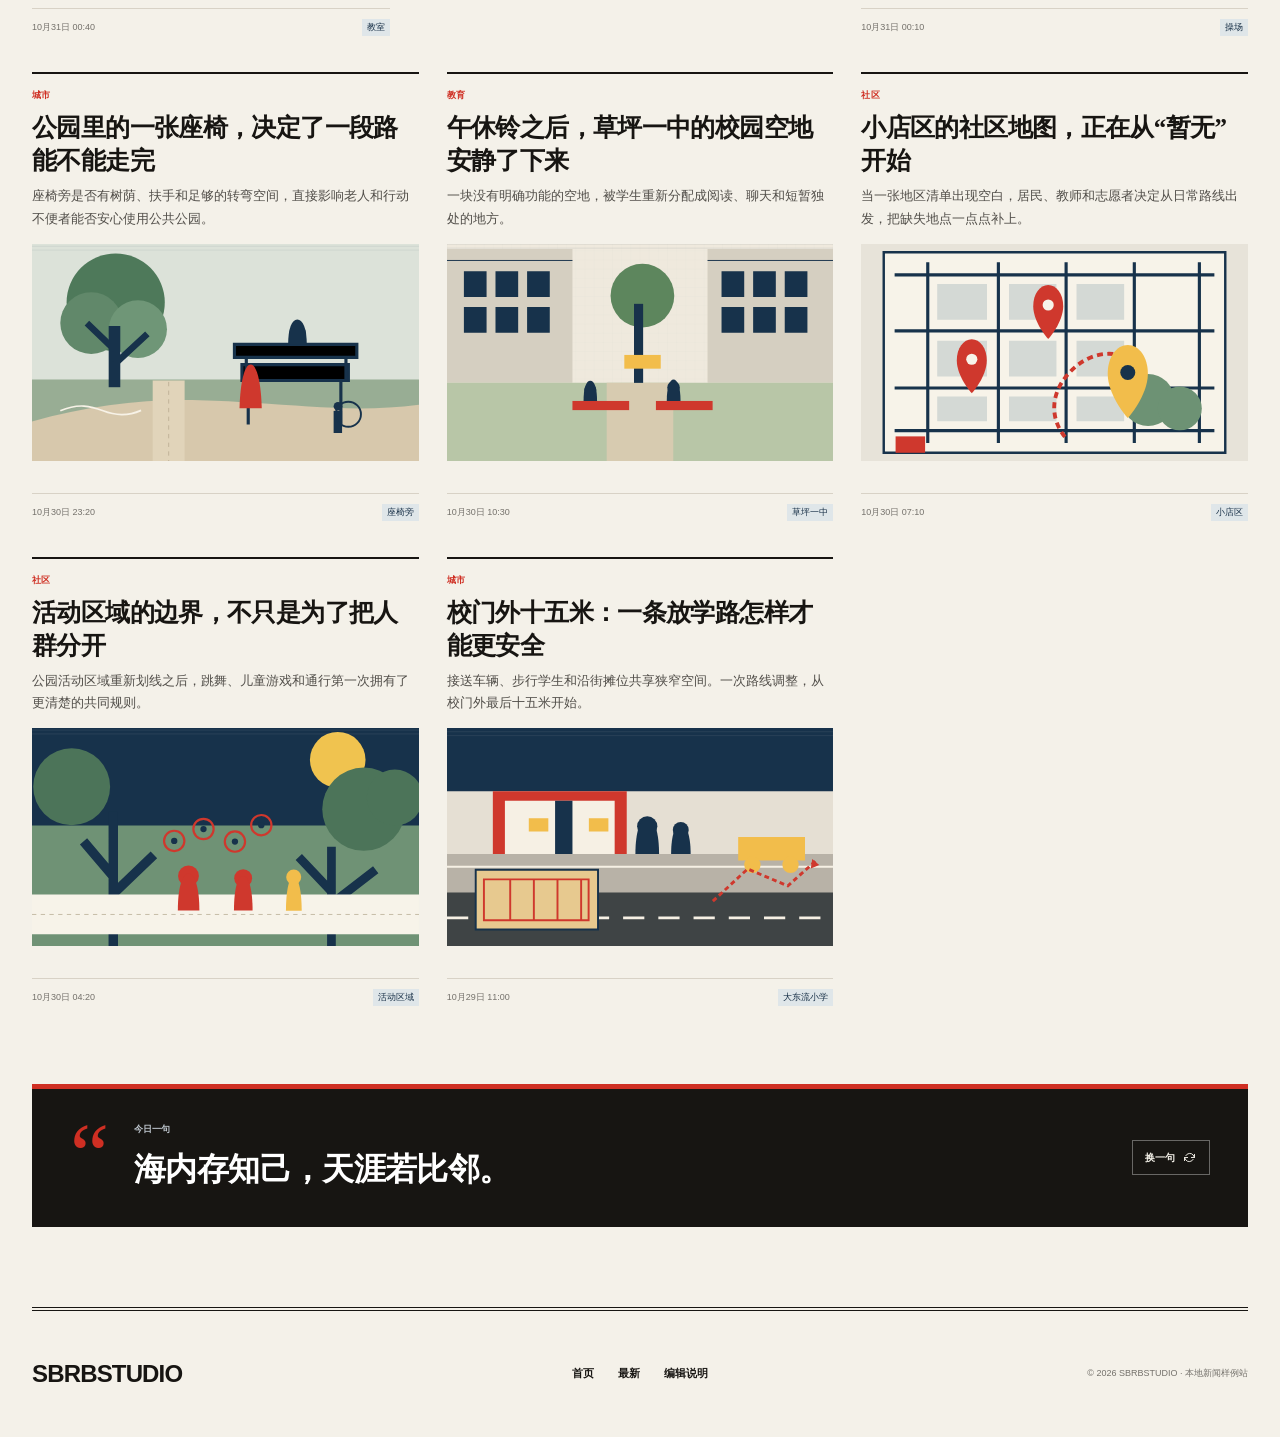
==== commit 9acb37f0: "用随机谚语替换邮件订阅" ====
--- a/index.html
+++ b/index.html
@@ -9,7 +9,7 @@
     />
     <meta name="theme-color" content="#f4f1e9" />
     <title>SBRBSTUDIO | 新闻日报</title>
-    <link rel="stylesheet" href="./assets/styles.css" />
+    <link rel="stylesheet" href="./assets/styles.css?v=20261031-3" />
   </head>
   <body class="news-home">
     <a class="skip-link" href="#main-content">跳到主要内容</a>
@@ -123,6 +123,7 @@
                 <button class="area-all-option" id="clear-area" type="button">
                   查看全部
                 </button>
+                <div class="area-tree" id="area-tree"></div>
               </div>
             </div>
             <label>
@@ -148,21 +149,21 @@
         </div>
       </section>
 
-      <section class="newsletter">
-        <div>
-          <span class="newsletter-rule" aria-hidden="true"></span>
-          <p>每天一封信，读懂世界今天发生了什么。</p>
+      <section class="daily-saying" aria-labelledby="daily-saying-title">
+        <span class="saying-mark" aria-hidden="true">“</span>
+        <div class="saying-copy">
+          <span class="saying-label" id="daily-saying-title">今日一句</span>
+          <blockquote class="saying-quote" id="daily-saying" aria-live="polite">
+            正在翻开一句旧话。
+          </blockquote>
         </div>
-        <form id="newsletter-form">
-          <label class="sr-only" for="newsletter-email">电子邮箱</label>
-          <input
-            id="newsletter-email"
-            type="email"
-            placeholder="你的电子邮箱"
-            required
-          />
-          <button type="submit">订阅早报</button>
-        </form>
+        <button class="saying-next" id="next-saying" type="button">
+          换一句
+          <svg viewBox="0 0 24 24" aria-hidden="true">
+            <path d="M20 7v5h-5M4 17v-5h5"></path>
+            <path d="M6.1 9a7 7 0 0 1 11.7-1L20 12M4 12l2.2 4a7 7 0 0 0 11.7-1"></path>
+          </svg>
+        </button>
       </section>
     </main>
 
@@ -177,6 +178,6 @@
     </footer>
 
     <div class="toast" role="status" aria-live="polite"></div>
-    <script type="module" src="./assets/app.js"></script>
+    <script type="module" src="./assets/app.js?v=20261031-3"></script>
   </body>
 </html>
--- a/assets/styles.css
+++ b/assets/styles.css
@@ -752,6 +752,12 @@
   background: var(--signal);
 }
 
+#area-tree {
+  padding-top: 5px;
+  margin-top: 4px;
+  border-top: 1px solid var(--rule-light);
+}
+
 .area-dropdown-heading {
   display: flex;
   align-items: center;
@@ -1016,63 +1022,79 @@
   font-weight: 700;
 }
 
-.newsletter {
-  display: grid;
-  grid-template-columns: 1fr minmax(380px, 0.65fr);
-  gap: 60px;
+.daily-saying {
+  position: relative;
+  display: grid;
+  grid-template-columns: auto minmax(0, 1fr) auto;
+  gap: 25px;
   align-items: center;
   margin-bottom: 80px;
-  padding: 38px 42px;
+  padding: 34px 38px;
   color: #fff;
-  background: var(--signal);
-}
-
-.newsletter > div {
-  display: flex;
-  align-items: center;
-  gap: 24px;
-}
-
-.newsletter-rule {
-  width: 58px;
-  height: 2px;
-  background: var(--paper);
-}
-
-.newsletter p {
+  background: var(--ink);
+  border-top: 5px solid var(--signal);
+}
+
+.saying-mark {
+  align-self: start;
+  color: var(--signal);
+  font-family: Georgia, serif;
+  font-size: 88px;
+  line-height: 0.72;
+}
+
+.saying-copy {
+  min-width: 0;
+}
+
+.saying-label {
+  display: block;
+  margin-bottom: 9px;
+  color: #bfc7cf;
+  font-family: var(--sans);
+  font-size: 9px;
+  font-weight: 800;
+}
+
+.saying-quote {
+  max-width: 920px;
   margin: 0;
   font-family: var(--serif);
-  font-size: 21px;
+  font-size: clamp(24px, 2.5vw, 36px);
   font-weight: 700;
-}
-
-.newsletter form {
-  display: grid;
-  grid-template-columns: 1fr auto;
-}
-
-.newsletter input {
-  min-width: 0;
-  padding: 12px 14px;
+  letter-spacing: -0.02em;
+  line-height: 1.5;
+}
+
+.saying-next {
+  display: inline-flex;
+  align-items: center;
+  gap: 7px;
+  padding: 9px 12px;
+  color: var(--paper);
+  cursor: pointer;
+  border: 1px solid rgba(255, 255, 255, 0.35);
+  border-radius: 0;
+  background: transparent;
+  font-family: var(--sans);
+  font-size: 10px;
+  font-weight: 800;
+  white-space: nowrap;
+}
+
+.saying-next:hover {
   color: var(--ink);
-  border: 0;
-  border-radius: 0;
-  outline: none;
-  background: var(--paper-light);
-  font-size: 12px;
-}
-
-.newsletter button {
-  padding: 0 18px;
-  color: var(--ink);
-  cursor: pointer;
-  border: 0;
-  border-left: 1px solid var(--rule);
-  border-radius: 0;
-  background: #fff;
-  font-family: var(--sans);
-  font-size: 11px;
-  font-weight: 800;
+  border-color: var(--signal);
+  background: var(--signal);
+}
+
+.saying-next svg {
+  width: 15px;
+  fill: none;
+  stroke: currentColor;
+  stroke-linecap: round;
+  stroke-linejoin: round;
+  stroke-width: 1.5;
 }
 
 .site-footer {
@@ -1969,35 +1991,25 @@
     font-size: 25px;
   }
 
-  .newsletter {
-    grid-template-columns: 1fr;
-    gap: 24px;
+  .daily-saying {
+    grid-template-columns: auto minmax(0, 1fr);
+    gap: 14px;
     margin-bottom: 55px;
-    padding: 27px 20px;
-  }
-
-  .newsletter > div {
-    align-items: flex-start;
-  }
-
-  .newsletter-rule {
-    flex-shrink: 0;
-    width: 24px;
-    margin-top: 11px;
-  }
-
-  .newsletter p {
-    font-size: 18px;
-  }
-
-  .newsletter form {
-    grid-template-columns: 1fr;
-    gap: 7px;
-  }
-
-  .newsletter button {
-    min-height: 42px;
-    border-left: 0;
+    padding: 26px 20px;
+  }
+
+  .saying-mark {
+    font-size: 62px;
+  }
+
+  .saying-quote {
+    font-size: 22px;
+  }
+
+  .saying-next {
+    grid-column: 2;
+    justify-self: start;
+    margin-top: 7px;
   }
 
   .site-footer {
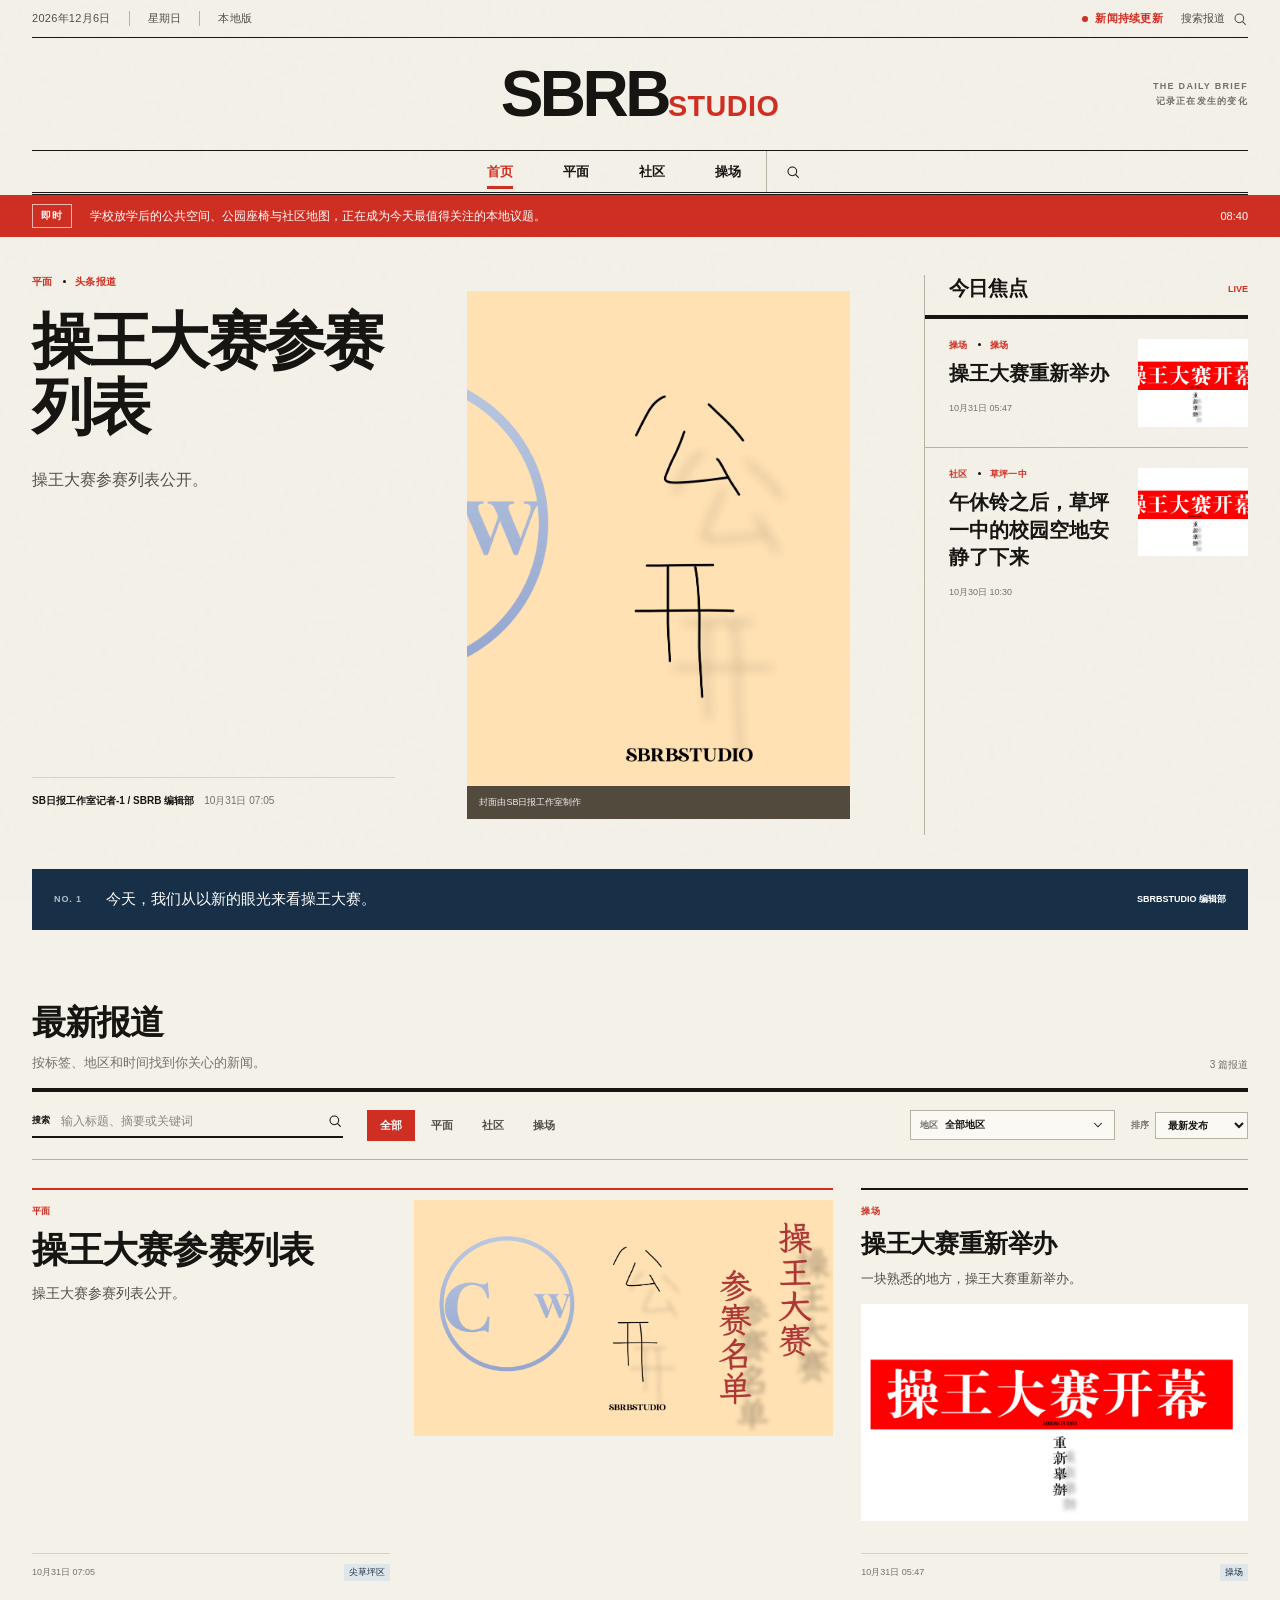
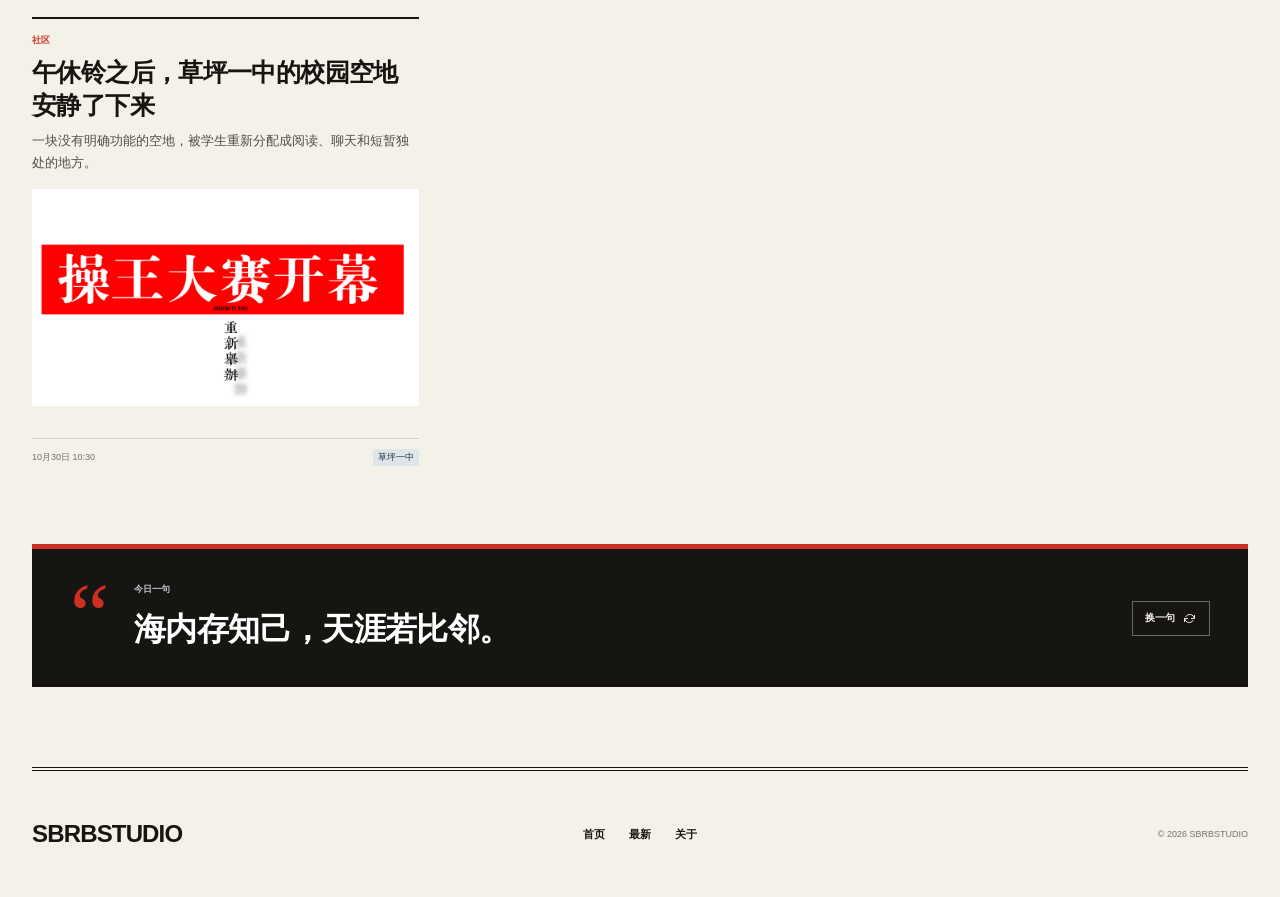
==== commit 03f2b2f3: "处理表格渲染问题" ====
--- a/index.html
+++ b/index.html
@@ -9,7 +9,7 @@
     />
     <meta name="theme-color" content="#f4f1e9" />
     <title>SBRBSTUDIO | 新闻日报</title>
-    <link rel="stylesheet" href="./assets/styles.css?v=20261031-3" />
+    <link rel="stylesheet" href="./assets/styles.css?v=20261031-4" />
   </head>
   <body class="news-home">
     <a class="skip-link" href="#main-content">跳到主要内容</a>
@@ -67,9 +67,9 @@
       </section>
 
       <section class="edition-note" aria-label="今日编辑提示">
-        <span class="edition-number">NO. 042</span>
+        <span class="edition-number">NO. 1</span>
         <p>
-          今天，我们从教室、学校操场、公园座椅和社区地图出发，记录家门口正在发生的变化。
+          今天，我们从以新的眼光来看操王大赛。
         </p>
         <span class="edition-byline">SBRBSTUDIO 编辑部</span>
       </section>
@@ -172,12 +172,12 @@
       <div class="footer-links">
         <a href="./index.html">首页</a>
         <a href="#latest">最新</a>
-        <a href="./README.md">编辑说明</a>
+        <a href="./about.html">关于</a>
       </div>
-      <p>© 2026 SBRBSTUDIO · 本地新闻样例站</p>
+      <p>© 2026 SBRBSTUDIO</p>
     </footer>
 
     <div class="toast" role="status" aria-live="polite"></div>
-    <script type="module" src="./assets/app.js?v=20261031-3"></script>
+    <script type="module" src="./assets/app.js?v=20261031-4"></script>
   </body>
 </html>
--- a/assets/styles.css
+++ b/assets/styles.css
@@ -1478,6 +1478,89 @@
   font-weight: 800;
 }
 
+.article-inline-image,
+.article-video,
+.article-table-wrap {
+  margin: 30px 0 34px;
+  break-inside: avoid;
+  column-span: all;
+}
+
+.article-inline-image img {
+  width: 100%;
+  max-height: 680px;
+  object-fit: cover;
+}
+
+.article-inline-image figcaption,
+.article-video figcaption {
+  padding: 8px 0;
+  color: var(--muted);
+  border-bottom: 1px solid var(--rule);
+  font-family: var(--sans);
+  font-size: 9px;
+  line-height: 1.55;
+}
+
+.article-video {
+  padding: 10px 10px 0;
+  background: var(--ink);
+}
+
+.article-video video {
+  display: block;
+  width: 100%;
+  aspect-ratio: 16 / 9;
+  background: #000;
+}
+
+.article-video figcaption {
+  padding: 10px 3px;
+  color: #b8c1c9;
+  border-bottom: 0;
+}
+
+.article-table-wrap {
+  overflow-x: auto;
+  border-top: 3px solid var(--ink);
+  border-bottom: 1px solid var(--ink);
+}
+
+.article-body table {
+  width: 100%;
+  min-width: 620px;
+  border-collapse: collapse;
+  font-family: var(--sans-wide);
+  font-size: 13px;
+  line-height: 1.55;
+}
+
+.article-body th,
+.article-body td {
+  padding: 10px 12px;
+  border-right: 1px solid var(--rule-light);
+  border-bottom: 1px solid var(--rule-light);
+  text-align: left;
+  vertical-align: top;
+}
+
+.article-body th:last-child,
+.article-body td:last-child {
+  border-right: 0;
+}
+
+.article-body th {
+  color: #fff;
+  background: var(--navy);
+  font-family: var(--sans);
+  font-size: 10px;
+  font-weight: 800;
+}
+
+.article-body tr:last-child td {
+  border-bottom: 0;
+}
+
 .article-aside {
   position: sticky;
   top: 24px;
